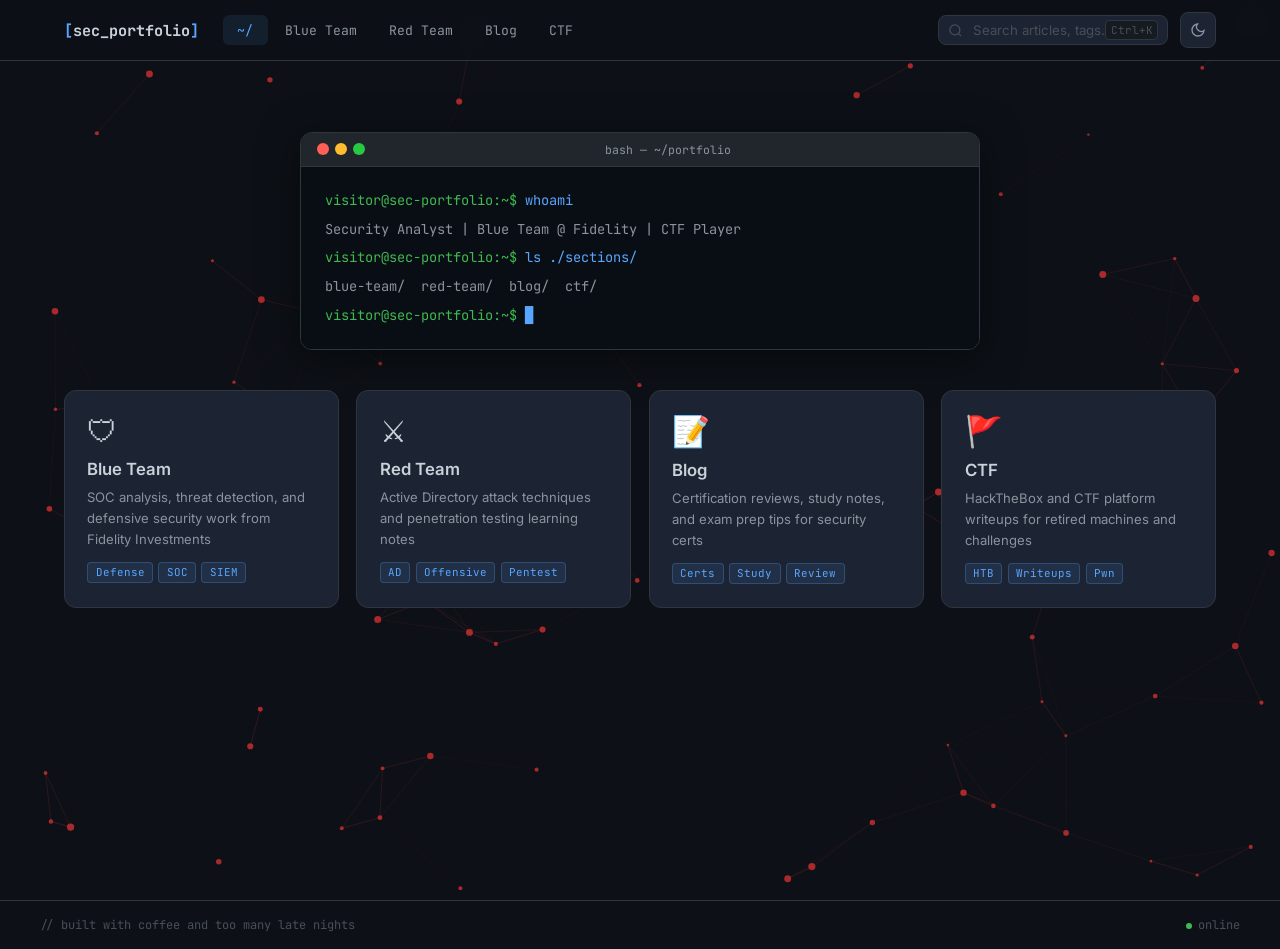
==== index.html @ c67af12c "Add mobile navigation and overhaul light mode theme - Hamburger menu with animated drawer for screen" ====
<!DOCTYPE html>
<html lang="en" data-theme="dark">
<head>
  <meta charset="UTF-8" />
  <meta name="viewport" content="width=device-width, initial-scale=1.0" />
  <title>sec_portfolio</title>
  <link rel="preconnect" href="https://fonts.googleapis.com" />
  <link href="https://fonts.googleapis.com/css2?family=JetBrains+Mono:wght@400;500;700&family=Inter:wght@400;500;600;700&display=swap" rel="stylesheet" />
  <link rel="stylesheet" href="css/style.css" />
</head>
<body>
  <canvas id="bg-canvas"></canvas>

  <header id="site-header">
    <div class="header-inner">
      <div class="logo" id="logo-home">
        <span class="logo-bracket">[</span>sec_portfolio<span class="logo-bracket">]</span>
      </div>

      <nav class="main-nav">
        <button class="nav-tab active" data-section="home">~/</button>
        <button class="nav-tab" data-section="blue-team">Blue Team</button>
        <button class="nav-tab" data-section="red-team">Red Team</button>
        <button class="nav-tab" data-section="blog">Blog</button>
        <button class="nav-tab" data-section="ctf">CTF</button>
      </nav>

      <div class="header-right">
        <div class="search-container">
          <svg class="search-icon" viewBox="0 0 24 24" fill="none" stroke="currentColor" stroke-width="2">
            <circle cx="11" cy="11" r="8"/><path d="m21 21-4.35-4.35"/>
          </svg>
          <input type="text" id="search-input" placeholder="Search articles, tags..." autocomplete="off" />
          <kbd class="search-kbd">Ctrl+K</kbd>
        </div>
        <button id="theme-toggle" title="Toggle theme" aria-label="Toggle dark/light mode">
          <svg class="icon-moon" viewBox="0 0 24 24" fill="none" stroke="currentColor" stroke-width="2">
            <path d="M21 12.79A9 9 0 1 1 11.21 3 7 7 0 0 0 21 12.79z"/>
          </svg>
          <svg class="icon-sun" viewBox="0 0 24 24" fill="none" stroke="currentColor" stroke-width="2">
            <circle cx="12" cy="12" r="5"/>
            <line x1="12" y1="1" x2="12" y2="3"/><line x1="12" y1="21" x2="12" y2="23"/>
            <line x1="4.22" y1="4.22" x2="5.64" y2="5.64"/><line x1="18.36" y1="18.36" x2="19.78" y2="19.78"/>
            <line x1="1" y1="12" x2="3" y2="12"/><line x1="21" y1="12" x2="23" y2="12"/>
            <line x1="4.22" y1="19.78" x2="5.64" y2="18.36"/><line x1="18.36" y1="5.64" x2="19.78" y2="4.22"/>
          </svg>
        </button>
        <button id="mobile-menu-btn" aria-label="Toggle navigation" aria-expanded="false">
          <span></span><span></span><span></span>
        </button>
      </div>
    </div>
    <nav id="mobile-nav" class="mobile-nav" aria-label="Mobile navigation">
      <button class="mobile-nav-tab active" data-section="home">~/home</button>
      <button class="mobile-nav-tab" data-section="blue-team">Blue Team</button>
      <button class="mobile-nav-tab" data-section="red-team">Red Team</button>
      <button class="mobile-nav-tab" data-section="blog">Blog</button>
      <button class="mobile-nav-tab" data-section="ctf">CTF</button>
    </nav>
  </header>

  <!-- Search Overlay -->
  <div id="search-overlay" class="hidden">
    <div class="search-panel">
      <div class="search-panel-header">
        <span id="search-count">0 results</span>
        <button id="close-search">✕</button>
      </div>
      <div id="search-results-list"></div>
    </div>
  </div>

  <main id="main-content">

    <!-- HOME -->
    <section id="section-home" class="section active">
      <div class="hero">
        <div class="terminal-window">
          <div class="terminal-titlebar">
            <div class="window-dots">
              <span class="dot dot-red"></span>
              <span class="dot dot-yellow"></span>
              <span class="dot dot-green"></span>
            </div>
            <span class="terminal-title">bash — ~/portfolio</span>
          </div>
          <div class="terminal-body">
            <div class="t-line"><span class="t-prompt">visitor@sec-portfolio:~$</span> <span class="t-cmd">whoami</span></div>
            <div class="t-line t-out">Security Analyst | Blue Team @ Fidelity | CTF Player</div>
            <div class="t-line"><span class="t-prompt">visitor@sec-portfolio:~$</span> <span class="t-cmd">ls ./sections/</span></div>
            <div class="t-line t-out">blue-team/&nbsp;&nbsp;red-team/&nbsp;&nbsp;blog/&nbsp;&nbsp;ctf/</div>
            <div class="t-line"><span class="t-prompt">visitor@sec-portfolio:~$</span> <span class="t-cursor">█</span></div>
          </div>
        </div>

        <div class="hero-grid">
          <div class="hero-card" data-nav="blue-team">
            <div class="hero-card-icon">🛡</div>
            <h3>Blue Team</h3>
            <p>SOC analysis, threat detection, and defensive security work from Fidelity Investments</p>
            <div class="hero-card-tags">
              <span class="htag">Defense</span><span class="htag">SOC</span><span class="htag">SIEM</span>
            </div>
          </div>
          <div class="hero-card" data-nav="red-team">
            <div class="hero-card-icon">⚔</div>
            <h3>Red Team</h3>
            <p>Active Directory attack techniques and penetration testing learning notes</p>
            <div class="hero-card-tags">
              <span class="htag">AD</span><span class="htag">Offensive</span><span class="htag">Pentest</span>
            </div>
          </div>
          <div class="hero-card" data-nav="blog">
            <div class="hero-card-icon">📝</div>
            <h3>Blog</h3>
            <p>Certification reviews, study notes, and exam prep tips for security certs</p>
            <div class="hero-card-tags">
              <span class="htag">Certs</span><span class="htag">Study</span><span class="htag">Review</span>
            </div>
          </div>
          <div class="hero-card" data-nav="ctf">
            <div class="hero-card-icon">🚩</div>
            <h3>CTF</h3>
            <p>HackTheBox and CTF platform writeups for retired machines and challenges</p>
            <div class="hero-card-tags">
              <span class="htag">HTB</span><span class="htag">Writeups</span><span class="htag">Pwn</span>
            </div>
          </div>
        </div>
      </div>
    </section>

    <!-- BLUE TEAM -->
    <section id="section-blue-team" class="section">
      <div class="section-header">
        <h1><span class="accent">./</span>blue-team</h1>
        <p class="section-desc">Defensive security work, SOC analysis, and threat detection experience from Fidelity Investments</p>
      </div>
      <div class="tag-bar" id="blue-team-tags"></div>
      <div class="articles-grid" id="blue-team-articles"></div>
    </section>

    <!-- RED TEAM -->
    <section id="section-red-team" class="section">
      <div class="section-header">
        <h1><span class="accent">./</span>red-team</h1>
        <p class="section-desc">Active Directory attack techniques, offensive security concepts, and penetration testing learning notes</p>
      </div>
      <div class="tag-bar" id="red-team-tags"></div>
      <div class="articles-grid" id="red-team-articles"></div>
    </section>

    <!-- BLOG -->
    <section id="section-blog" class="section">
      <div class="section-header">
        <h1><span class="accent">./</span>blog</h1>
        <p class="section-desc">Certification reviews, study notes, and security insights</p>
      </div>
      <div class="tag-bar" id="blog-tags"></div>
      <div class="articles-grid" id="blog-articles"></div>
    </section>

    <!-- CTF -->
    <section id="section-ctf" class="section">
      <div class="section-header">
        <h1><span class="accent">./</span>ctf</h1>
        <p class="section-desc">HackTheBox writeups and CTF challenge solutions — retired machines only</p>
      </div>
      <div class="tag-bar" id="ctf-tags"></div>
      <div class="articles-grid" id="ctf-articles"></div>
    </section>

  </main>

  <!-- Article Modal -->
  <div id="article-modal" class="modal hidden">
    <div class="modal-overlay" id="modal-overlay"></div>
    <div class="modal-content">
      <div class="modal-topbar">
        <div id="modal-tags" class="modal-tags"></div>
        <button class="modal-close" id="modal-close">✕</button>
      </div>
      <h1 id="modal-title"></h1>
      <div class="modal-meta">
        <span id="modal-date"></span>
        <span class="meta-sep">/</span>
        <span id="modal-section"></span>
        <span id="modal-difficulty"></span>
      </div>
      <div class="modal-body" id="modal-body"></div>
    </div>
  </div>

  <footer>
    <div class="footer-inner">
      <span class="footer-txt">// built with coffee and too many late nights</span>
      <span class="footer-status"><span class="status-dot"></span>online</span>
    </div>
  </footer>

  <script src="js/app.js"></script>
</body>
</html>
---- css/style.css ----
/* ===== CSS CUSTOM PROPERTIES ===== */
:root {
  --bg-primary:    #0d1117;
  --bg-secondary:  #161b22;
  --bg-card:       #1c2333;
  --bg-card-hover: #212d3f;
  --bg-terminal:   #090d14;

  --text-primary:   #c9d1d9;
  --text-secondary: #8b949e;
  --text-muted:     #484f58;

  --accent:        #58a6ff;
  --accent-green:  #3fb950;
  --accent-red:    #f85149;
  --accent-yellow: #d29922;
  --accent-purple: #bc8cff;
  --accent-cyan:   #39d0d8;

  --border:        #30363d;
  --border-accent: rgba(88, 166, 255, 0.35);

  --header-bg:     rgba(13, 17, 23, 0.88);
  --shadow:        0 8px 40px rgba(0,0,0,0.55);
  --shadow-card:   0 4px 20px rgba(0,0,0,0.35);

  --particle-node: rgba(88, 166, 255, 0.5);
  --particle-line: rgba(88, 166, 255, 0.12);
}

[data-theme="light"] {
  --bg-primary:    #f6f8fa;
  --bg-secondary:  #ffffff;
  --bg-card:       #ffffff;
  --bg-card-hover: #f3f4f6;
  --bg-terminal:   #1c2333;

  --text-primary:   #1f2328;
  --text-secondary: #57606a;
  --text-muted:     #848d97;

  --accent:        #0969da;
  --accent-green:  #1a7f37;
  --accent-red:    #cf222e;
  --accent-yellow: #9a6700;
  --accent-purple: #8250df;
  --accent-cyan:   #0598bc;

  --border:        #d0d7de;
  --border-accent: rgba(9, 105, 218, 0.4);

  --header-bg:     rgba(246, 248, 250, 0.95);
  --shadow:        0 8px 40px rgba(31, 35, 40, 0.12);
  --shadow-card:   0 4px 20px rgba(31, 35, 40, 0.08);

  --particle-node: rgba(9, 105, 218, 0.3);
  --particle-line: rgba(9, 105, 218, 0.08);
}

/* ===== RESET ===== */
*, *::before, *::after { box-sizing: border-box; margin: 0; padding: 0; }

html { scroll-behavior: smooth; }

body {
  font-family: 'Inter', -apple-system, BlinkMacSystemFont, sans-serif;
  background: var(--bg-primary);
  color: var(--text-primary);
  min-height: 100vh;
  overflow-x: hidden;
  transition: background-color 0.3s, color 0.3s;
}

/* ===== CANVAS ===== */
#bg-canvas {
  position: fixed;
  inset: 0;
  z-index: 0;
  pointer-events: none;
}

/* ===== HEADER ===== */
#site-header {
  position: fixed;
  top: 0; left: 0; right: 0;
  z-index: 100;
  background: var(--header-bg);
  border-bottom: 1px solid var(--border);
  backdrop-filter: blur(14px);
  -webkit-backdrop-filter: blur(14px);
}

.header-inner {
  max-width: 1200px;
  margin: 0 auto;
  padding: 0 1.5rem;
  height: 60px;
  display: flex;
  align-items: center;
  gap: 1.5rem;
}

.logo {
  font-family: 'JetBrains Mono', monospace;
  font-size: 0.95rem;
  font-weight: 700;
  cursor: pointer;
  white-space: nowrap;
  transition: color 0.2s;
  color: var(--text-primary);
}
.logo:hover { color: var(--accent); }
.logo-bracket { color: var(--accent); }

.main-nav { display: flex; gap: 0.2rem; }

.nav-tab {
  background: none;
  border: none;
  padding: 0.4rem 0.9rem;
  color: var(--text-secondary);
  font-family: 'JetBrains Mono', monospace;
  font-size: 0.82rem;
  cursor: pointer;
  border-radius: 6px;
  transition: all 0.2s;
}
.nav-tab:hover { color: var(--text-primary); background: var(--bg-card); }
.nav-tab.active {
  color: var(--accent);
  background: rgba(88, 166, 255, 0.1);
}
[data-theme="light"] .nav-tab.active { background: rgba(9, 105, 218, 0.1); }

.header-right {
  margin-left: auto;
  display: flex;
  align-items: center;
  gap: 0.75rem;
}

/* ===== SEARCH BAR ===== */
.search-container {
  position: relative;
  display: flex;
  align-items: center;
}

.search-icon {
  position: absolute;
  left: 0.6rem;
  width: 15px; height: 15px;
  color: var(--text-muted);
  pointer-events: none;
}

#search-input {
  background: var(--bg-card);
  border: 1px solid var(--border);
  border-radius: 8px;
  padding: 0.4rem 3.2rem 0.4rem 2.1rem;
  color: var(--text-primary);
  font-size: 0.83rem;
  font-family: inherit;
  width: 230px;
  transition: all 0.2s;
}
#search-input::placeholder { color: var(--text-muted); }
#search-input:focus {
  outline: none;
  border-color: var(--accent);
  box-shadow: 0 0 0 3px rgba(88, 166, 255, 0.15);
  width: 290px;
}
[data-theme="light"] #search-input:focus { box-shadow: 0 0 0 3px rgba(9, 105, 218, 0.12); }

.search-kbd {
  position: absolute;
  right: 0.6rem;
  font-size: 0.68rem;
  background: var(--bg-secondary);
  border: 1px solid var(--border);
  border-radius: 4px;
  padding: 0.1rem 0.3rem;
  color: var(--text-muted);
  font-family: 'JetBrains Mono', monospace;
  pointer-events: none;
  transition: opacity 0.15s;
}
#search-input:focus ~ .search-kbd { opacity: 0; }

/* ===== THEME TOGGLE ===== */
#theme-toggle {
  background: var(--bg-card);
  border: 1px solid var(--border);
  border-radius: 8px;
  width: 36px; height: 36px;
  display: flex; align-items: center; justify-content: center;
  cursor: pointer;
  color: var(--text-secondary);
  transition: all 0.2s;
}
#theme-toggle:hover { color: var(--accent); border-color: var(--accent); }
#theme-toggle svg { width: 16px; height: 16px; }

[data-theme="dark"] .icon-sun  { display: none; }
[data-theme="dark"] .icon-moon { display: block; }
[data-theme="light"] .icon-sun  { display: block; }
[data-theme="light"] .icon-moon { display: none; }

/* ===== SEARCH OVERLAY ===== */
#search-overlay {
  position: fixed;
  inset: 0;
  z-index: 200;
  background: rgba(0,0,0,0.6);
  display: flex;
  align-items: flex-start;
  justify-content: center;
  padding-top: 80px;
  backdrop-filter: blur(4px);
}
#search-overlay.hidden { display: none; }

.search-panel {
  background: var(--bg-secondary);
  border: 1px solid var(--border);
  border-radius: 12px;
  width: 600px;
  max-width: 90vw;
  max-height: 68vh;
  overflow: hidden;
  display: flex;
  flex-direction: column;
  box-shadow: var(--shadow);
}

.search-panel-header {
  padding: 0.85rem 1.25rem;
  border-bottom: 1px solid var(--border);
  display: flex;
  justify-content: space-between;
  align-items: center;
  font-size: 0.8rem;
  color: var(--text-secondary);
  font-family: 'JetBrains Mono', monospace;
}

#close-search {
  background: none; border: none;
  color: var(--text-secondary);
  cursor: pointer;
  font-size: 1rem;
  padding: 0.2rem 0.4rem;
  border-radius: 4px;
  transition: all 0.2s;
}
#close-search:hover { background: var(--bg-card); color: var(--text-primary); }

#search-results-list { overflow-y: auto; padding: 0.5rem; }

.sr-item {
  padding: 0.8rem 1rem;
  border-radius: 8px;
  cursor: pointer;
  transition: background 0.15s;
  border: 1px solid transparent;
}
.sr-item:hover { background: var(--bg-card); border-color: var(--border); }

.sr-title { font-weight: 600; font-size: 0.88rem; color: var(--text-primary); margin-bottom: 0.25rem; }
.sr-meta {
  font-size: 0.73rem; color: var(--text-secondary);
  font-family: 'JetBrains Mono', monospace;
  display: flex; gap: 0.75rem; margin-bottom: 0.35rem;
}
.sr-tags { display: flex; gap: 0.3rem; flex-wrap: wrap; }

.no-results { padding: 2rem; text-align: center; color: var(--text-muted); font-size: 0.87rem; }

/* ===== MAIN ===== */
#main-content {
  position: relative;
  z-index: 1;
  padding-top: 60px;
}

.section {
  display: none;
  min-height: calc(100vh - 60px);
  max-width: 1200px;
  margin: 0 auto;
  padding: 3rem 1.5rem 4rem;
  animation: fadeUp 0.3s ease;
}
.section.active { display: block; }

@keyframes fadeUp {
  from { opacity: 0; transform: translateY(10px); }
  to   { opacity: 1; transform: translateY(0); }
}

/* ===== HERO ===== */
.hero {
  display: flex;
  flex-direction: column;
  align-items: center;
  gap: 2.5rem;
  padding: 1.5rem 0;
}

/* ===== TERMINAL ===== */
.terminal-window {
  width: 100%; max-width: 680px;
  background: var(--bg-terminal);
  border: 1px solid var(--border);
  border-radius: 12px;
  overflow: hidden;
  box-shadow: var(--shadow);
  font-family: 'JetBrains Mono', monospace;
}

.terminal-titlebar {
  background: #21262d;
  padding: 0.55rem 1rem;
  display: flex;
  align-items: center;
  gap: 0.5rem;
  border-bottom: 1px solid var(--border);
}
[data-theme="light"] .terminal-titlebar { background: #e2e8f0; }

.window-dots { display: flex; gap: 6px; }
.dot { width: 12px; height: 12px; border-radius: 50%; }
.dot-red    { background: #ff5f57; }
.dot-yellow { background: #febc2e; }
.dot-green  { background: #28c840; }

.terminal-title {
  font-size: 0.72rem;
  color: #8b949e;
  margin: 0 auto;
}

.terminal-body {
  padding: 1.2rem 1.5rem;
  font-size: 0.855rem;
  line-height: 2.1;
  background: var(--bg-terminal);
  color: #c9d1d9;
  min-height: 148px;
}

.t-line   { display: block; }
.t-prompt { color: #3fb950; }
.t-cmd    { color: #58a6ff; }
.t-out    { color: #8b949e; padding-left: 0; }
.t-cursor {
  display: inline-block;
  color: #58a6ff;
  animation: blink 1s step-end infinite;
}
@keyframes blink { 0%,100% { opacity: 1; } 50% { opacity: 0; } }

/* ===== HERO GRID ===== */
.hero-grid {
  display: grid;
  grid-template-columns: repeat(auto-fit, minmax(230px, 1fr));
  gap: 1.1rem;
  width: 100%;
}

.hero-card {
  background: var(--bg-card);
  border: 1px solid var(--border);
  border-radius: 12px;
  padding: 1.4rem;
  cursor: pointer;
  transition: all 0.2s;
  position: relative;
  overflow: hidden;
}
.hero-card::after {
  content: '';
  position: absolute;
  top: 0; left: 0; right: 0;
  height: 2px;
  background: linear-gradient(90deg, var(--accent), var(--accent-cyan));
  opacity: 0;
  transition: opacity 0.2s;
}
.hero-card:hover { border-color: var(--border-accent); box-shadow: var(--shadow-card); transform: translateY(-2px); }
.hero-card:hover::after { opacity: 1; }

.hero-card-icon { font-size: 1.9rem; margin-bottom: 0.65rem; }
.hero-card h3 { font-size: 1.05rem; font-weight: 600; margin-bottom: 0.45rem; }
.hero-card p { font-size: 0.82rem; color: var(--text-secondary); line-height: 1.6; margin-bottom: 0.75rem; }

.hero-card-tags { display: flex; gap: 0.35rem; flex-wrap: wrap; }
.htag {
  font-size: 0.68rem;
  font-family: 'JetBrains Mono', monospace;
  padding: 0.18rem 0.45rem;
  border-radius: 4px;
  background: rgba(88, 166, 255, 0.1);
  border: 1px solid rgba(88, 166, 255, 0.25);
  color: var(--accent);
}
[data-theme="light"] .htag { background: rgba(9,105,218,0.08); border-color: rgba(9,105,218,0.2); }

/* ===== SECTION HEADER ===== */
.section-header { margin-bottom: 1.75rem; }
.section-header h1 {
  font-family: 'JetBrains Mono', monospace;
  font-size: 1.65rem;
  font-weight: 700;
  margin-bottom: 0.4rem;
}
.section-header h1 .accent { color: var(--accent); }
.section-desc { color: var(--text-secondary); font-size: 0.87rem; line-height: 1.6; }

/* ===== TAG BAR ===== */
.tag-bar { display: flex; flex-wrap: wrap; gap: 0.45rem; margin-bottom: 1.75rem; min-height: 1px; }

.tag-btn {
  background: var(--bg-card);
  border: 1px solid var(--border);
  border-radius: 20px;
  padding: 0.28rem 0.8rem;
  font-size: 0.75rem;
  font-family: 'JetBrains Mono', monospace;
  color: var(--text-secondary);
  cursor: pointer;
  transition: all 0.18s;
}
.tag-btn:hover, .tag-btn.active {
  background: rgba(88, 166, 255, 0.1);
  border-color: var(--accent);
  color: var(--accent);
}
[data-theme="light"] .tag-btn:hover,
[data-theme="light"] .tag-btn.active { background: rgba(9,105,218,0.08); }

/* ===== ARTICLES GRID ===== */
.articles-grid {
  display: grid;
  grid-template-columns: repeat(auto-fill, minmax(290px, 1fr));
  gap: 1.1rem;
}

.article-card {
  background: var(--bg-card);
  border: 1px solid var(--border);
  border-radius: 12px;
  padding: 1.4rem;
  cursor: pointer;
  transition: all 0.2s;
  display: flex;
  flex-direction: column;
  gap: 0.7rem;
}
.article-card:hover {
  border-color: var(--border-accent);
  box-shadow: var(--shadow-card);
  transform: translateY(-2px);
}

.card-top { display: flex; justify-content: space-between; align-items: flex-start; gap: 0.5rem; }
.card-title { font-size: 0.97rem; font-weight: 600; color: var(--text-primary); line-height: 1.45; flex: 1; }
.card-excerpt { font-size: 0.82rem; color: var(--text-secondary); line-height: 1.65; flex: 1; }

.card-tags { display: flex; flex-wrap: wrap; gap: 0.3rem; }
.ctag {
  font-size: 0.68rem;
  font-family: 'JetBrains Mono', monospace;
  padding: 0.15rem 0.45rem;
  border-radius: 4px;
  background: var(--bg-secondary);
  border: 1px solid var(--border);
  color: var(--text-secondary);
  transition: all 0.15s;
  cursor: pointer;
}
.ctag:hover { border-color: var(--accent); color: var(--accent); }

/* tag color variants */
.ctag-blue   { background: rgba(88,166,255,0.08);  border-color: rgba(88,166,255,0.25);  color: #58a6ff; }
.ctag-green  { background: rgba(63,185,80,0.08);   border-color: rgba(63,185,80,0.25);   color: #3fb950; }
.ctag-red    { background: rgba(248,81,73,0.08);   border-color: rgba(248,81,73,0.25);   color: #f85149; }
.ctag-yellow { background: rgba(210,153,34,0.08);  border-color: rgba(210,153,34,0.25);  color: #d29922; }
.ctag-purple { background: rgba(188,140,255,0.08); border-color: rgba(188,140,255,0.25); color: #bc8cff; }
.ctag-cyan   { background: rgba(57,208,216,0.08);  border-color: rgba(57,208,216,0.25);  color: #39d0d8; }

[data-theme="light"] .ctag-blue   { color: #0969da; }
[data-theme="light"] .ctag-green  { color: #1a7f37; }
[data-theme="light"] .ctag-red    { color: #cf222e; }
[data-theme="light"] .ctag-yellow { color: #9a6700; }
[data-theme="light"] .ctag-purple { color: #8250df; }
[data-theme="light"] .ctag-cyan   { color: #0598bc; }

/* difficulty badges */
.badge {
  font-size: 0.68rem;
  font-family: 'JetBrains Mono', monospace;
  padding: 0.18rem 0.5rem;
  border-radius: 4px;
  white-space: nowrap;
  flex-shrink: 0;
}
.badge-easy   { background: rgba(63,185,80,0.1);   color: #3fb950; border: 1px solid rgba(63,185,80,0.3); }
.badge-medium { background: rgba(210,153,34,0.1);  color: #d29922; border: 1px solid rgba(210,153,34,0.3); }
.badge-hard   { background: rgba(248,81,73,0.1);   color: #f85149; border: 1px solid rgba(248,81,73,0.3); }
.badge-insane { background: rgba(188,140,255,0.1); color: #bc8cff; border: 1px solid rgba(188,140,255,0.3); }

.card-footer {
  display: flex;
  justify-content: space-between;
  align-items: center;
  font-size: 0.73rem;
  font-family: 'JetBrains Mono', monospace;
  color: var(--text-muted);
  margin-top: auto;
  padding-top: 0.6rem;
  border-top: 1px solid var(--border);
}
.card-read { color: var(--accent); }

/* ===== EMPTY STATE ===== */
.empty-state {
  grid-column: 1/-1;
  text-align: center;
  padding: 4rem 2rem;
}
.empty-icon { font-size: 2.8rem; margin-bottom: 1rem; opacity: 0.45; }
.empty-state h3 { font-size: 1.05rem; font-weight: 600; color: var(--text-secondary); margin-bottom: 0.45rem; }
.empty-state p { font-size: 0.84rem; color: var(--text-muted); line-height: 1.65; max-width: 380px; margin: 0 auto; }
.empty-code {
  display: inline-block;
  margin-top: 1.4rem;
  padding: 0.6rem 1.1rem;
  background: var(--bg-card);
  border: 1px solid var(--border);
  border-radius: 8px;
  font-family: 'JetBrains Mono', monospace;
  font-size: 0.78rem;
  color: var(--accent);
}

/* ===== MODAL ===== */
.modal {
  position: fixed;
  inset: 0;
  z-index: 300;
  display: flex;
  align-items: flex-start;
  justify-content: center;
  overflow-y: auto;
  padding: 2rem 1rem 3rem;
}
.modal.hidden { display: none; }

.modal-overlay {
  position: fixed;
  inset: 0;
  background: rgba(0,0,0,0.72);
  backdrop-filter: blur(4px);
}

.modal-content {
  position: relative;
  z-index: 1;
  background: var(--bg-secondary);
  border: 1px solid var(--border);
  border-radius: 16px;
  padding: 2rem;
  width: 100%;
  max-width: 820px;
  box-shadow: var(--shadow);
}

.modal-topbar {
  display: flex;
  justify-content: space-between;
  align-items: center;
  margin-bottom: 1rem;
}
.modal-tags { display: flex; gap: 0.35rem; flex-wrap: wrap; }
.modal-close {
  background: var(--bg-card);
  border: 1px solid var(--border);
  width: 32px; height: 32px;
  border-radius: 8px;
  cursor: pointer;
  color: var(--text-secondary);
  font-size: 0.88rem;
  display: flex; align-items: center; justify-content: center;
  transition: all 0.2s;
  flex-shrink: 0;
}
.modal-close:hover { background: var(--accent-red); border-color: var(--accent-red); color: #fff; }

#modal-title {
  font-size: 1.5rem;
  font-weight: 700;
  line-height: 1.3;
  margin-bottom: 0.65rem;
}
.modal-meta {
  display: flex;
  gap: 0.6rem;
  align-items: center;
  font-size: 0.78rem;
  font-family: 'JetBrains Mono', monospace;
  color: var(--text-muted);
  margin-bottom: 2rem;
  padding-bottom: 1.5rem;
  border-bottom: 1px solid var(--border);
}
.meta-sep { opacity: 0.4; }

/* modal body prose */
.modal-loading { color: var(--text-muted); font-family: 'JetBrains Mono', monospace; font-size: 0.85rem; padding: 2rem 0; }
.modal-error   { color: var(--accent-red); font-size: 0.85rem; padding: 1rem 0; }
.modal-body { font-size: 0.88rem; line-height: 1.85; color: var(--text-secondary); }
.modal-body h2 { font-size: 1.15rem; font-weight: 700; color: var(--text-primary); margin: 1.75rem 0 0.65rem; }
.modal-body h3 { font-size: 0.98rem; font-weight: 600; color: var(--text-primary); margin: 1.25rem 0 0.5rem; }
.modal-body p  { margin-bottom: 0.9rem; }
.modal-body ul, .modal-body ol { margin: 0 0 0.9rem 1.5rem; }
.modal-body li { margin-bottom: 0.35rem; }

.modal-body code {
  font-family: 'JetBrains Mono', monospace;
  font-size: 0.8rem;
  background: var(--bg-card);
  border: 1px solid var(--border);
  border-radius: 4px;
  padding: 0.1rem 0.4rem;
  color: var(--accent);
}

.modal-body pre {
  background: var(--bg-card);
  border: 1px solid var(--border);
  border-radius: 8px;
  padding: 1.1rem 1.3rem;
  overflow-x: auto;
  margin: 0.9rem 0;
  font-family: 'JetBrains Mono', monospace;
  font-size: 0.8rem;
  line-height: 1.7;
  color: var(--text-primary);
}

/* ===== FOOTER ===== */
footer {
  position: relative;
  z-index: 1;
  border-top: 1px solid var(--border);
  padding: 1rem 1.5rem;
}
.footer-inner {
  max-width: 1200px;
  margin: 0 auto;
  display: flex;
  justify-content: space-between;
  align-items: center;
  font-size: 0.75rem;
  font-family: 'JetBrains Mono', monospace;
  color: var(--text-muted);
}

.status-dot {
  display: inline-block;
  width: 6px; height: 6px;
  background: var(--accent-green);
  border-radius: 50%;
  margin-right: 0.4rem;
  animation: pulse 2s ease infinite;
}
@keyframes pulse { 0%,100% { opacity: 1; } 50% { opacity: 0.35; } }

/* ===== SCROLLBAR ===== */
::-webkit-scrollbar { width: 5px; height: 5px; }
::-webkit-scrollbar-track { background: var(--bg-primary); }
::-webkit-scrollbar-thumb { background: var(--border); border-radius: 3px; }
::-webkit-scrollbar-thumb:hover { background: var(--text-muted); }

/* ===== SELECTION ===== */
::selection { background: rgba(88,166,255,0.28); color: var(--text-primary); }

/* ===== HIGHLIGHT (search) ===== */
mark {
  background: rgba(88,166,255,0.28);
  color: inherit;
  border-radius: 2px;
  padding: 0 1px;
}

/* ===== HAMBURGER BUTTON ===== */
#mobile-menu-btn {
  display: none;
  background: var(--bg-card);
  border: 1px solid var(--border);
  border-radius: 8px;
  width: 36px; height: 36px;
  cursor: pointer;
  color: var(--text-secondary);
  flex-direction: column;
  align-items: center;
  justify-content: center;
  gap: 5px;
  padding: 0;
  transition: all 0.2s;
  flex-shrink: 0;
}
#mobile-menu-btn:hover { border-color: var(--accent); color: var(--accent); }
#mobile-menu-btn span {
  display: block;
  width: 16px; height: 1.5px;
  background: currentColor;
  border-radius: 2px;
  transition: all 0.25s;
}
#mobile-menu-btn.open span:nth-child(1) { transform: translateY(6.5px) rotate(45deg); }
#mobile-menu-btn.open span:nth-child(2) { opacity: 0; transform: scaleX(0); }
#mobile-menu-btn.open span:nth-child(3) { transform: translateY(-6.5px) rotate(-45deg); }

/* ===== MOBILE NAV DRAWER ===== */
.mobile-nav {
  display: none;
  flex-direction: column;
  gap: 0.25rem;
  padding: 0.75rem 1.25rem 1rem;
  border-top: 1px solid var(--border);
  background: var(--header-bg);
  backdrop-filter: blur(14px);
  -webkit-backdrop-filter: blur(14px);
}
.mobile-nav.open { display: flex; }

.mobile-nav-tab {
  background: none;
  border: 1px solid transparent;
  padding: 0.65rem 1rem;
  color: var(--text-secondary);
  font-family: 'JetBrains Mono', monospace;
  font-size: 0.85rem;
  cursor: pointer;
  border-radius: 8px;
  text-align: left;
  transition: all 0.18s;
}
.mobile-nav-tab:hover { color: var(--text-primary); background: var(--bg-card); }
.mobile-nav-tab.active {
  color: var(--accent);
  background: rgba(88, 166, 255, 0.1);
  border-color: rgba(88, 166, 255, 0.2);
}
[data-theme="light"] .mobile-nav-tab.active {
  background: rgba(9, 105, 218, 0.08);
  border-color: rgba(9, 105, 218, 0.2);
}

/* ===== RESPONSIVE ===== */
@media (max-width: 780px) {
  .main-nav { display: none; }
  .search-container { display: none; }
  #mobile-menu-btn { display: flex; }
  .hero-grid { grid-template-columns: repeat(2, 1fr); }
  .articles-grid { grid-template-columns: 1fr; }
  .section { padding: 2rem 1rem 3rem; }
  .terminal-body { font-size: 0.78rem; overflow-x: auto; }
  .footer-inner { flex-wrap: wrap; gap: 0.4rem; }
}

@media (max-width: 480px) {
  .hero-grid { grid-template-columns: 1fr; }
  .logo { font-size: 0.85rem; }
  .modal-content { padding: 1.25rem; }
  #modal-title { font-size: 1.2rem; }
  .terminal-body { font-size: 0.72rem; }
}
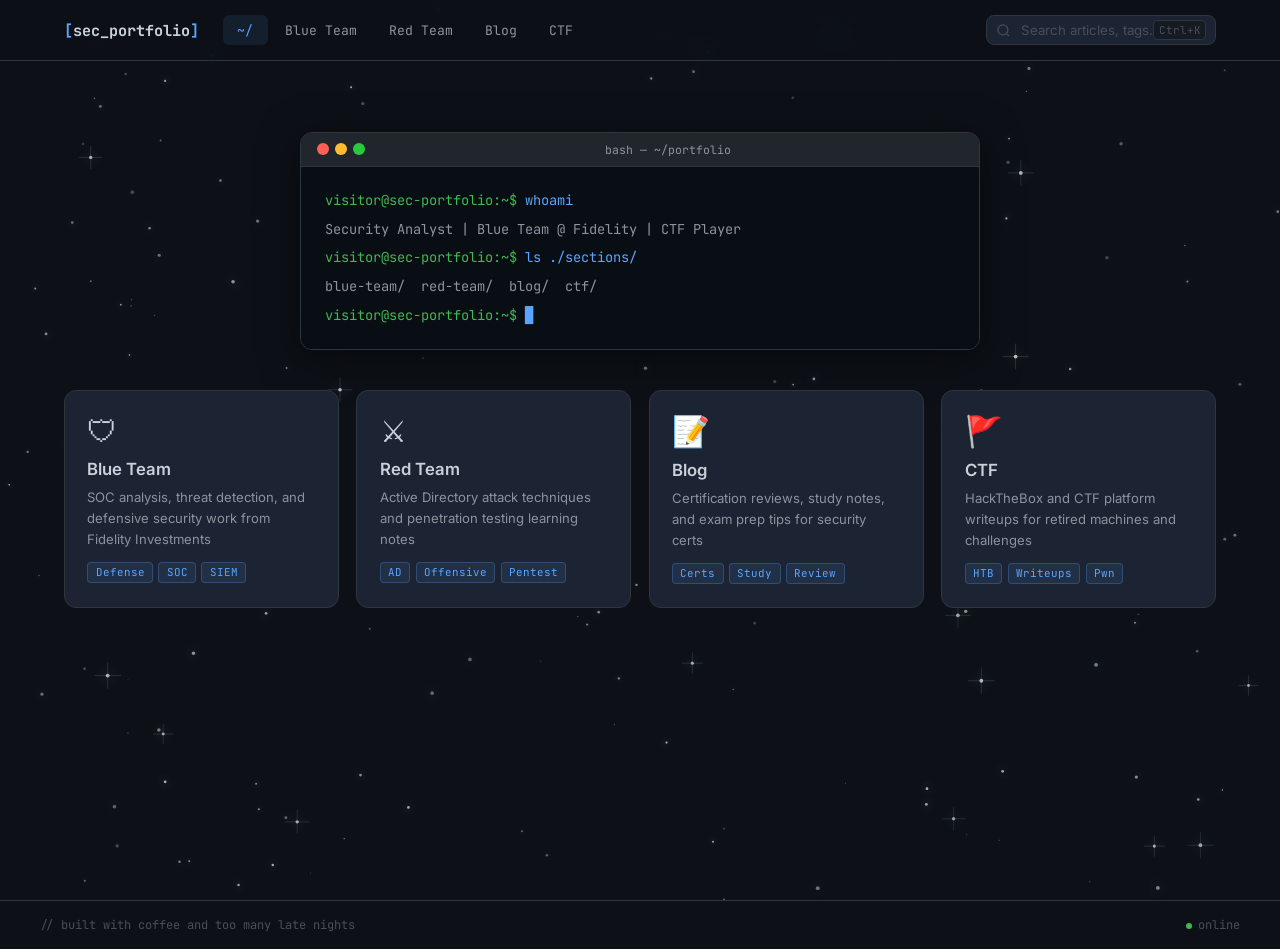
==== commit 7eb42d25: "Replace background animation with twinkling starry night, remove light theme - Swap particle network" ====
--- a/index.html
+++ b/index.html
@@ -1,5 +1,5 @@
 <!DOCTYPE html>
-<html lang="en" data-theme="dark">
+<html lang="en" data-theme="dark" style="color-scheme:dark">
 <head>
   <meta charset="UTF-8" />
   <meta name="viewport" content="width=device-width, initial-scale=1.0" />
@@ -33,18 +33,6 @@
           <input type="text" id="search-input" placeholder="Search articles, tags..." autocomplete="off" />
           <kbd class="search-kbd">Ctrl+K</kbd>
         </div>
-        <button id="theme-toggle" title="Toggle theme" aria-label="Toggle dark/light mode">
-          <svg class="icon-moon" viewBox="0 0 24 24" fill="none" stroke="currentColor" stroke-width="2">
-            <path d="M21 12.79A9 9 0 1 1 11.21 3 7 7 0 0 0 21 12.79z"/>
-          </svg>
-          <svg class="icon-sun" viewBox="0 0 24 24" fill="none" stroke="currentColor" stroke-width="2">
-            <circle cx="12" cy="12" r="5"/>
-            <line x1="12" y1="1" x2="12" y2="3"/><line x1="12" y1="21" x2="12" y2="23"/>
-            <line x1="4.22" y1="4.22" x2="5.64" y2="5.64"/><line x1="18.36" y1="18.36" x2="19.78" y2="19.78"/>
-            <line x1="1" y1="12" x2="3" y2="12"/><line x1="21" y1="12" x2="23" y2="12"/>
-            <line x1="4.22" y1="19.78" x2="5.64" y2="18.36"/><line x1="18.36" y1="5.64" x2="19.78" y2="4.22"/>
-          </svg>
-        </button>
         <button id="mobile-menu-btn" aria-label="Toggle navigation" aria-expanded="false">
           <span></span><span></span><span></span>
         </button>
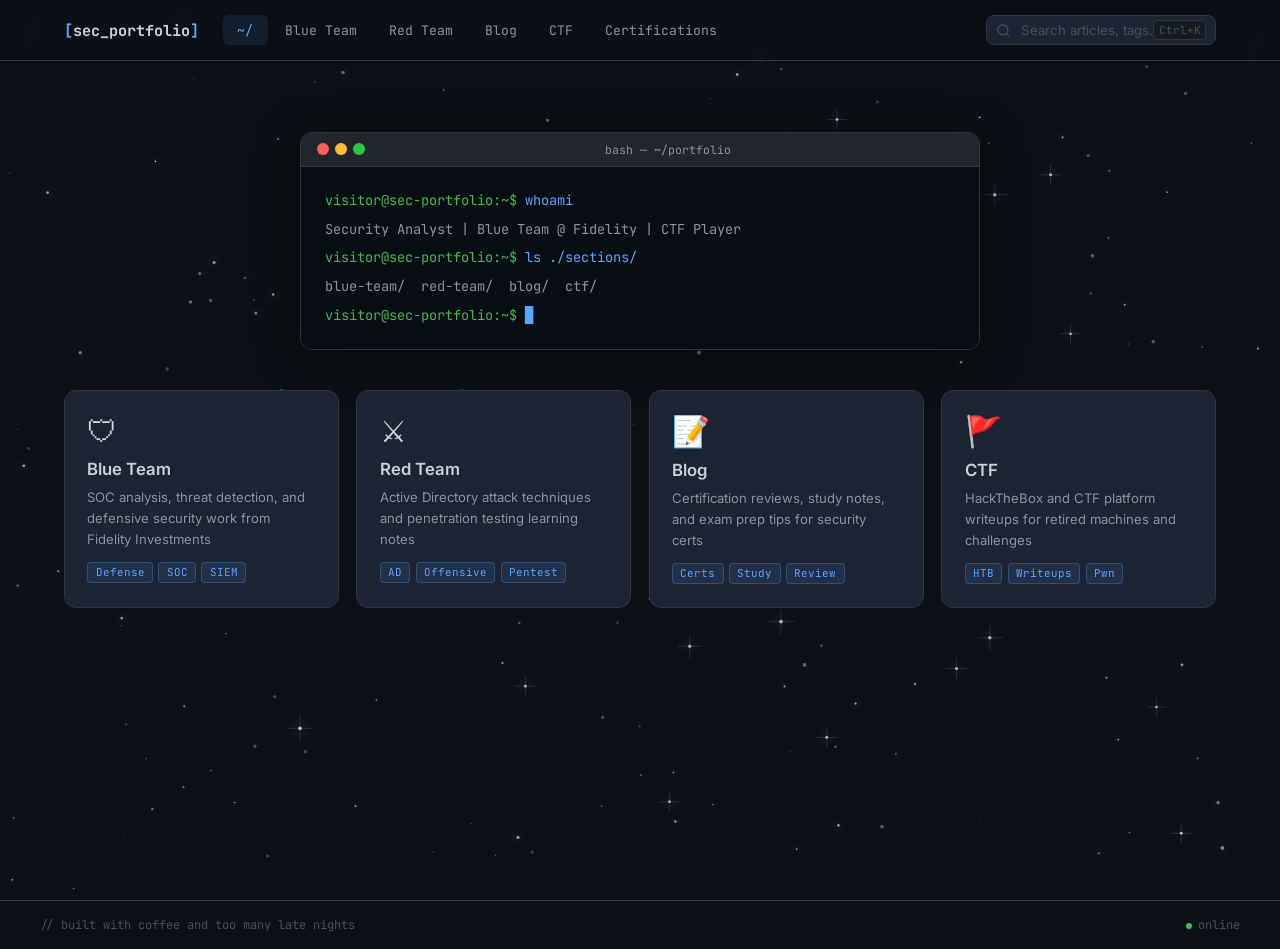
==== commit 391e38be: "Add Certifications section with cert cards and eWPT certificate image - New Certifications nav tab (" ====
--- a/index.html
+++ b/index.html
@@ -23,6 +23,7 @@
         <button class="nav-tab" data-section="red-team">Red Team</button>
         <button class="nav-tab" data-section="blog">Blog</button>
         <button class="nav-tab" data-section="ctf">CTF</button>
+        <button class="nav-tab" data-section="certifications">Certifications</button>
       </nav>
 
       <div class="header-right">
@@ -44,6 +45,7 @@
       <button class="mobile-nav-tab" data-section="red-team">Red Team</button>
       <button class="mobile-nav-tab" data-section="blog">Blog</button>
       <button class="mobile-nav-tab" data-section="ctf">CTF</button>
+      <button class="mobile-nav-tab" data-section="certifications">Certifications</button>
     </nav>
   </header>
 
@@ -158,6 +160,75 @@
       <div class="articles-grid" id="ctf-articles"></div>
     </section>
 
+    <!-- CERTIFICATIONS -->
+    <section id="section-certifications" class="section">
+      <div class="section-header">
+        <h1><span class="accent">./</span>certifications</h1>
+        <p class="section-desc">Industry certifications across offensive security, blue team operations, and general IT</p>
+      </div>
+
+      <div class="cert-group">
+        <p class="cert-group-title">// offensive</p>
+        <div class="cert-cards">
+          <div class="cert-card offensive" data-name="OSCP" data-issuer="Offensive Security" data-badge="" data-cert="">
+            <div class="cert-card-logo"><span class="cert-card-placeholder">OSCP</span></div>
+            <div class="cert-card-info">
+              <span class="cert-card-name">OSCP</span>
+              <span class="cert-card-issuer">Offensive Security</span>
+            </div>
+          </div>
+          <div class="cert-card offensive" data-name="eWPT" data-issuer="INE Security" data-badge="assets/logos/eWPT_badge.png" data-cert="assets/logos/eWPT_cert.png">
+            <div class="cert-card-logo"><img src="assets/logos/eWPT_badge.png" alt="eWPT"></div>
+            <div class="cert-card-info">
+              <span class="cert-card-name">eWPT</span>
+              <span class="cert-card-issuer">INE Security</span>
+            </div>
+          </div>
+          <div class="cert-card offensive" data-name="eJPT" data-issuer="INE Security" data-badge="" data-cert="">
+            <div class="cert-card-logo"><span class="cert-card-placeholder">eJPT</span></div>
+            <div class="cert-card-info">
+              <span class="cert-card-name">eJPT</span>
+              <span class="cert-card-issuer">INE Security</span>
+            </div>
+          </div>
+          <div class="cert-card offensive" data-name="PenTest+" data-issuer="CompTIA" data-badge="" data-cert="">
+            <div class="cert-card-logo"><span class="cert-card-placeholder">PT+</span></div>
+            <div class="cert-card-info">
+              <span class="cert-card-name">PenTest+</span>
+              <span class="cert-card-issuer">CompTIA</span>
+            </div>
+          </div>
+        </div>
+      </div>
+
+      <div class="cert-group">
+        <p class="cert-group-title">// blue team &amp; general</p>
+        <div class="cert-cards">
+          <div class="cert-card blue-team" data-name="CySA+" data-issuer="CompTIA" data-badge="" data-cert="">
+            <div class="cert-card-logo"><span class="cert-card-placeholder">CS+</span></div>
+            <div class="cert-card-info">
+              <span class="cert-card-name">CySA+</span>
+              <span class="cert-card-issuer">CompTIA</span>
+            </div>
+          </div>
+          <div class="cert-card blue-team" data-name="Security+" data-issuer="CompTIA" data-badge="" data-cert="">
+            <div class="cert-card-logo"><span class="cert-card-placeholder">S+</span></div>
+            <div class="cert-card-info">
+              <span class="cert-card-name">Security+</span>
+              <span class="cert-card-issuer">CompTIA</span>
+            </div>
+          </div>
+          <div class="cert-card blue-team" data-name="GCFE" data-issuer="GIAC" data-badge="" data-cert="">
+            <div class="cert-card-logo"><span class="cert-card-placeholder">GCFE</span></div>
+            <div class="cert-card-info">
+              <span class="cert-card-name">GCFE</span>
+              <span class="cert-card-issuer">GIAC</span>
+            </div>
+          </div>
+        </div>
+      </div>
+    </section>
+
   </main>
 
   <!-- Article Modal -->
--- a/css/style.css
+++ b/css/style.css
@@ -761,7 +761,105 @@
   border-color: rgba(9, 105, 218, 0.2);
 }
 
+/* ===== CERTIFICATIONS ===== */
+.cert-group { margin-bottom: 2.5rem; }
+
+.cert-group-title {
+  font-family: 'JetBrains Mono', monospace;
+  font-size: 0.78rem;
+  color: var(--text-muted);
+  margin-bottom: 1rem;
+  letter-spacing: 0.04em;
+}
+
+.cert-cards {
+  display: flex;
+  flex-wrap: wrap;
+  gap: 0.75rem;
+}
+
+.cert-card {
+  display: flex;
+  align-items: center;
+  gap: 0.9rem;
+  background: var(--bg-card);
+  border: 1px solid var(--border);
+  border-radius: 10px;
+  padding: 0.85rem 1.2rem;
+  cursor: pointer;
+  transition: all 0.2s;
+  min-width: 200px;
+}
+
+.cert-card-logo {
+  width: 44px;
+  height: 44px;
+  border-radius: 8px;
+  border: 1px solid var(--border);
+  background: var(--bg-secondary);
+  display: flex;
+  align-items: center;
+  justify-content: center;
+  flex-shrink: 0;
+  overflow: hidden;
+}
+
+.cert-card-logo img {
+  width: 44px;
+  height: 44px;
+  object-fit: contain;
+}
+
+.cert-card-placeholder {
+  font-family: 'JetBrains Mono', monospace;
+  font-size: 0.6rem;
+  font-weight: 700;
+  color: var(--text-muted);
+}
+
+.cert-card-info {
+  display: flex;
+  flex-direction: column;
+  gap: 0.15rem;
+}
+
+.cert-card-name {
+  font-family: 'JetBrains Mono', monospace;
+  font-size: 0.95rem;
+  font-weight: 700;
+  color: var(--text-primary);
+  transition: color 0.2s;
+}
+
+.cert-card-issuer {
+  font-size: 0.72rem;
+  color: var(--text-muted);
+}
+
+.cert-card.offensive:hover {
+  border-color: rgba(248, 81, 73, 0.45);
+  background: rgba(248, 81, 73, 0.05);
+  transform: translateY(-2px);
+  box-shadow: 0 4px 16px rgba(248, 81, 73, 0.1);
+}
+.cert-card.offensive:hover .cert-card-name { color: var(--accent-red); }
+.cert-card.offensive:hover .cert-card-logo { border-color: rgba(248, 81, 73, 0.35); }
+
+.cert-card.blue-team:hover {
+  border-color: var(--border-accent);
+  background: rgba(88, 166, 255, 0.05);
+  transform: translateY(-2px);
+  box-shadow: 0 4px 16px rgba(88, 166, 255, 0.1);
+}
+.cert-card.blue-team:hover .cert-card-name { color: var(--accent); }
+.cert-card.blue-team:hover .cert-card-logo { border-color: rgba(88, 166, 255, 0.35); }
+
 /* ===== RESPONSIVE ===== */
+@media (max-width: 600px) {
+  .cert-columns { grid-template-columns: 1fr; gap: 2.5rem; }
+  .cert-name { font-size: 1.6rem; }
+}
+
 @media (max-width: 780px) {
   .main-nav { display: none; }
   .search-container { display: none; }
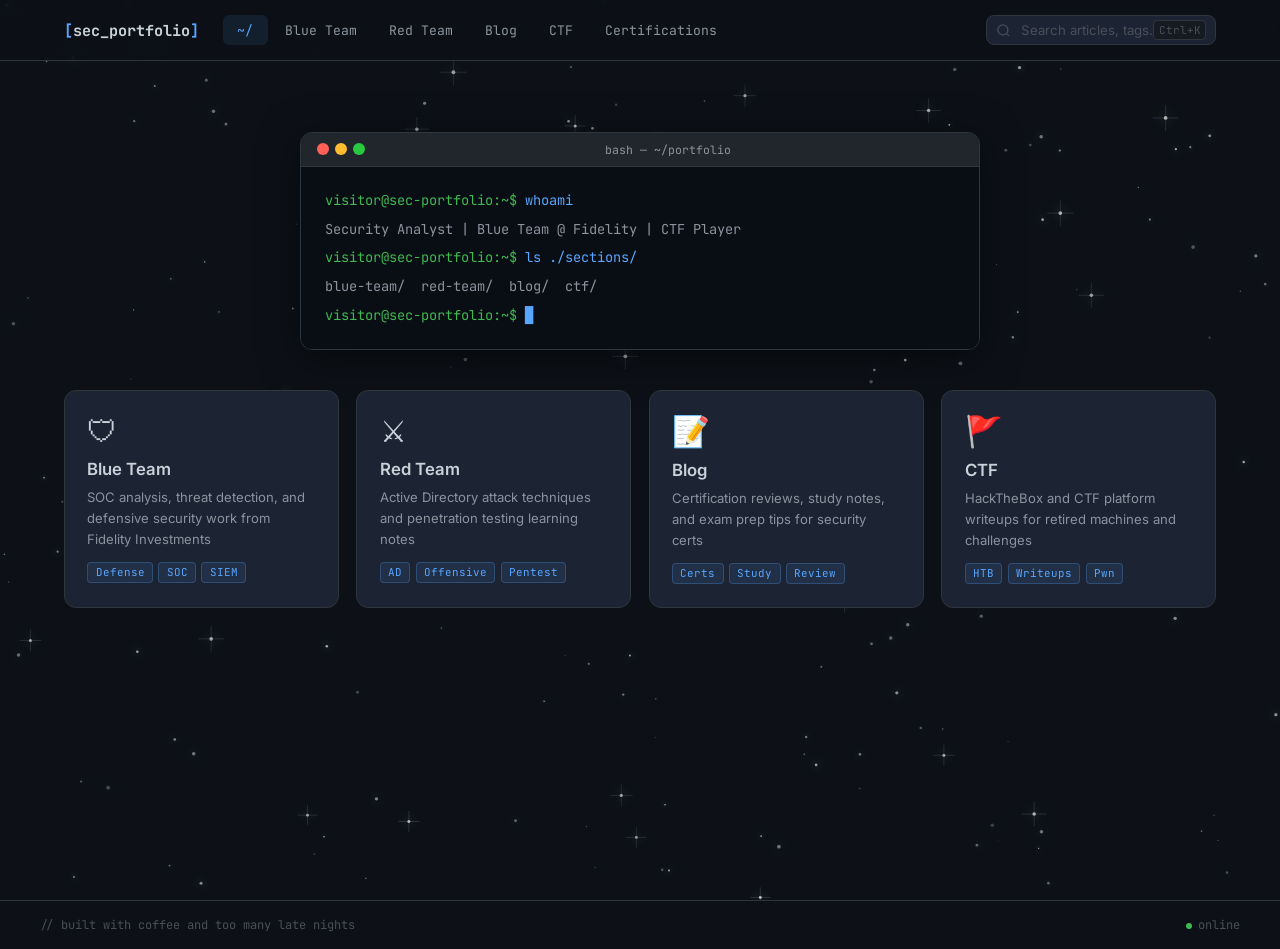
==== commit 6d15fff6: "Add OSCP cert card with badge and certificate image, remove white logo background Co-Authored-By: Cl" ====
--- a/index.html
+++ b/index.html
@@ -170,8 +170,8 @@
       <div class="cert-group">
         <p class="cert-group-title">// offensive</p>
         <div class="cert-cards">
-          <div class="cert-card offensive" data-name="OSCP" data-issuer="Offensive Security" data-badge="" data-cert="">
-            <div class="cert-card-logo"><span class="cert-card-placeholder">OSCP</span></div>
+          <div class="cert-card offensive" data-name="OSCP" data-issuer="OffSec" data-badge="assets/logos/OSCP_badge.png" data-cert="assets/logos/OSCP_cert.png">
+            <div class="cert-card-logo"><img src="assets/logos/OSCP_badge.png" alt="OSCP"></div>
             <div class="cert-card-info">
               <span class="cert-card-name">OSCP</span>
               <span class="cert-card-issuer">Offensive Security</span>
--- a/css/style.css
+++ b/css/style.css
@@ -781,22 +781,22 @@
 .cert-card {
   display: flex;
   align-items: center;
-  gap: 0.9rem;
-  background: var(--bg-card);
-  border: 1px solid var(--border);
-  border-radius: 10px;
-  padding: 0.85rem 1.2rem;
+  gap: 1.4rem;
+  background: var(--bg-card);
+  border: 1px solid var(--border);
+  border-radius: 14px;
+  padding: 1.4rem 1.8rem;
   cursor: pointer;
   transition: all 0.2s;
-  min-width: 200px;
+  min-width: 260px;
 }
 
 .cert-card-logo {
-  width: 44px;
-  height: 44px;
-  border-radius: 8px;
-  border: 1px solid var(--border);
-  background: var(--bg-secondary);
+  width: 96px;
+  height: 96px;
+  border-radius: 0;
+  border: none;
+  background: transparent;
   display: flex;
   align-items: center;
   justify-content: center;
@@ -805,14 +805,14 @@
 }
 
 .cert-card-logo img {
-  width: 44px;
-  height: 44px;
+  width: 96px;
+  height: 96px;
   object-fit: contain;
 }
 
 .cert-card-placeholder {
   font-family: 'JetBrains Mono', monospace;
-  font-size: 0.6rem;
+  font-size: 1rem;
   font-weight: 700;
   color: var(--text-muted);
 }
@@ -820,19 +820,19 @@
 .cert-card-info {
   display: flex;
   flex-direction: column;
-  gap: 0.15rem;
+  gap: 0.3rem;
 }
 
 .cert-card-name {
   font-family: 'JetBrains Mono', monospace;
-  font-size: 0.95rem;
+  font-size: 1.15rem;
   font-weight: 700;
   color: var(--text-primary);
   transition: color 0.2s;
 }
 
 .cert-card-issuer {
-  font-size: 0.72rem;
+  font-size: 0.82rem;
   color: var(--text-muted);
 }
 
@@ -843,7 +843,6 @@
   box-shadow: 0 4px 16px rgba(248, 81, 73, 0.1);
 }
 .cert-card.offensive:hover .cert-card-name { color: var(--accent-red); }
-.cert-card.offensive:hover .cert-card-logo { border-color: rgba(248, 81, 73, 0.35); }
 
 .cert-card.blue-team:hover {
   border-color: var(--border-accent);
@@ -852,7 +851,6 @@
   box-shadow: 0 4px 16px rgba(88, 166, 255, 0.1);
 }
 .cert-card.blue-team:hover .cert-card-name { color: var(--accent); }
-.cert-card.blue-team:hover .cert-card-logo { border-color: rgba(88, 166, 255, 0.35); }
 
 /* ===== RESPONSIVE ===== */
 @media (max-width: 600px) {
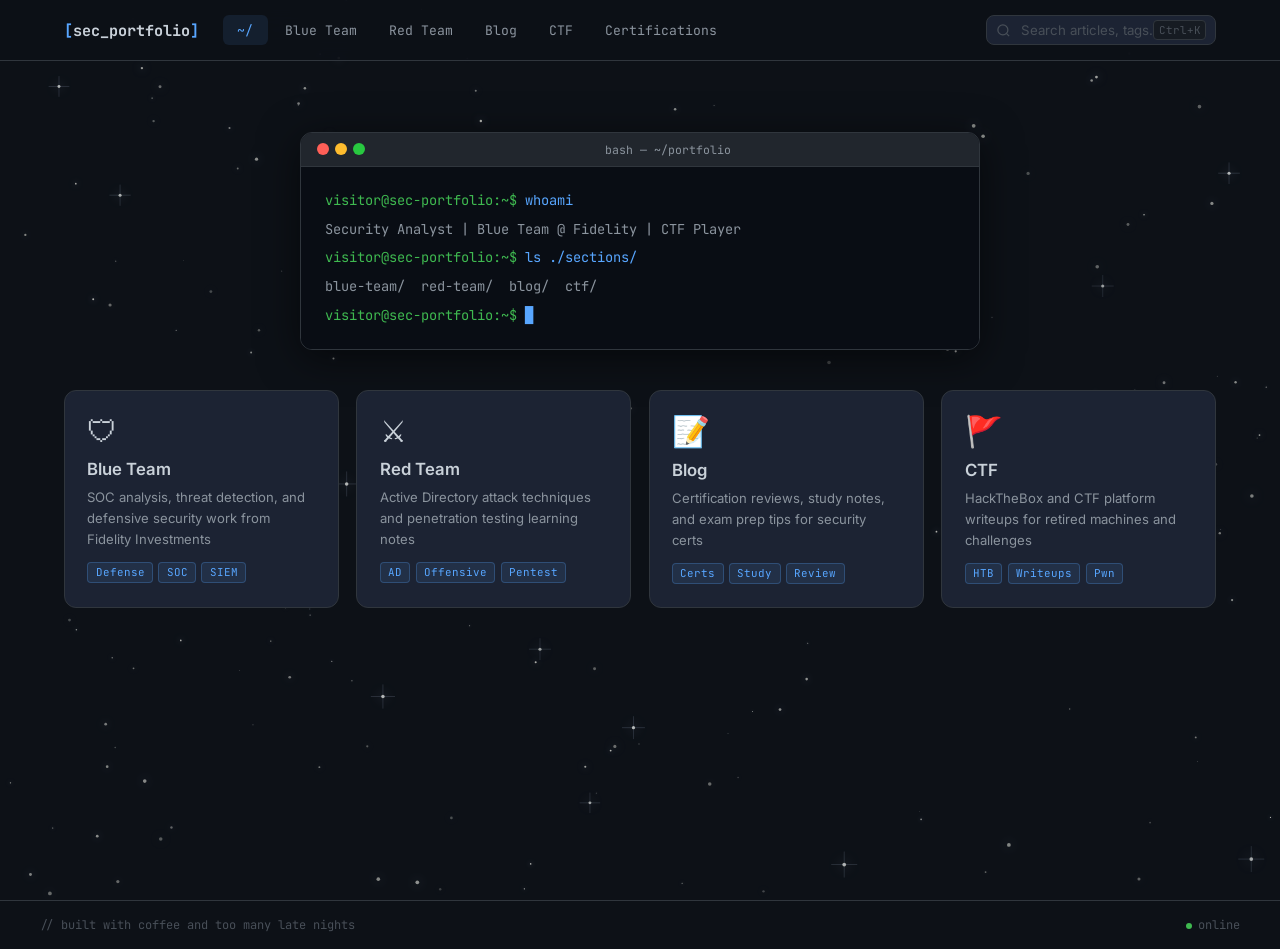
==== commit 195e2c90: "Add PJPT cert card, rename eJPT to PJPT (TCM Security) Co-Authored-By: Claude Sonnet 4.6 <noreply@an" ====
--- a/index.html
+++ b/index.html
@@ -184,11 +184,11 @@
               <span class="cert-card-issuer">INE Security</span>
             </div>
           </div>
-          <div class="cert-card offensive" data-name="eJPT" data-issuer="INE Security" data-badge="" data-cert="">
-            <div class="cert-card-logo"><span class="cert-card-placeholder">eJPT</span></div>
-            <div class="cert-card-info">
-              <span class="cert-card-name">eJPT</span>
-              <span class="cert-card-issuer">INE Security</span>
+          <div class="cert-card offensive" data-name="PJPT" data-issuer="TCM Security" data-badge="assets/logos/PJPT_badge.png" data-cert="assets/logos/PJPT_cert.png">
+            <div class="cert-card-logo"><img src="assets/logos/PJPT_badge.png" alt="PJPT"></div>
+            <div class="cert-card-info">
+              <span class="cert-card-name">PJPT</span>
+              <span class="cert-card-issuer">TCM Security</span>
             </div>
           </div>
           <div class="cert-card offensive" data-name="PenTest+" data-issuer="CompTIA" data-badge="" data-cert="">
--- a/css/style.css
+++ b/css/style.css
@@ -801,13 +801,13 @@
   align-items: center;
   justify-content: center;
   flex-shrink: 0;
-  overflow: hidden;
 }
 
 .cert-card-logo img {
   width: 96px;
   height: 96px;
   object-fit: contain;
+  transition: filter 0.2s;
 }
 
 .cert-card-placeholder {
@@ -843,6 +843,9 @@
   box-shadow: 0 4px 16px rgba(248, 81, 73, 0.1);
 }
 .cert-card.offensive:hover .cert-card-name { color: var(--accent-red); }
+.cert-card.offensive:hover .cert-card-logo img {
+  filter: drop-shadow(0 0 8px rgba(248, 81, 73, 1)) drop-shadow(0 0 20px rgba(248, 81, 73, 0.8));
+}
 
 .cert-card.blue-team:hover {
   border-color: var(--border-accent);
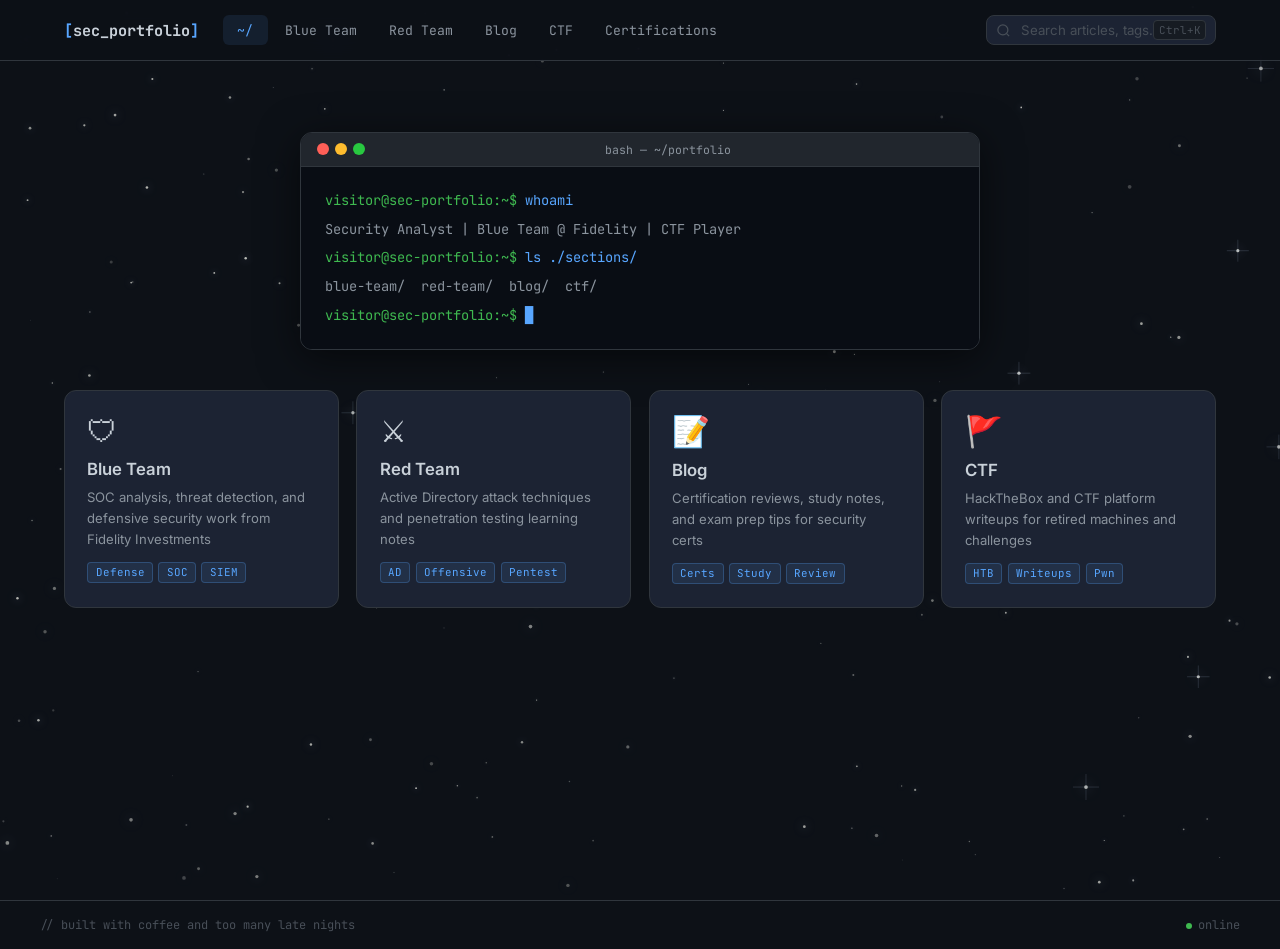
==== commit 40b7f0bb: "Add GCFE cert card with badge and certificate image Co-Authored-By: Claude Sonnet 4.6 <noreply@anthr" ====
--- a/index.html
+++ b/index.html
@@ -218,8 +218,8 @@
               <span class="cert-card-issuer">CompTIA</span>
             </div>
           </div>
-          <div class="cert-card blue-team" data-name="GCFE" data-issuer="GIAC" data-badge="" data-cert="">
-            <div class="cert-card-logo"><span class="cert-card-placeholder">GCFE</span></div>
+          <div class="cert-card blue-team" data-name="GCFE" data-issuer="GIAC" data-badge="assets/logos/GCFE_badge.png" data-cert="assets/logos/GCFE_cert.png">
+            <div class="cert-card-logo"><img src="assets/logos/GCFE_badge.png" alt="GCFE"></div>
             <div class="cert-card-info">
               <span class="cert-card-name">GCFE</span>
               <span class="cert-card-issuer">GIAC</span>
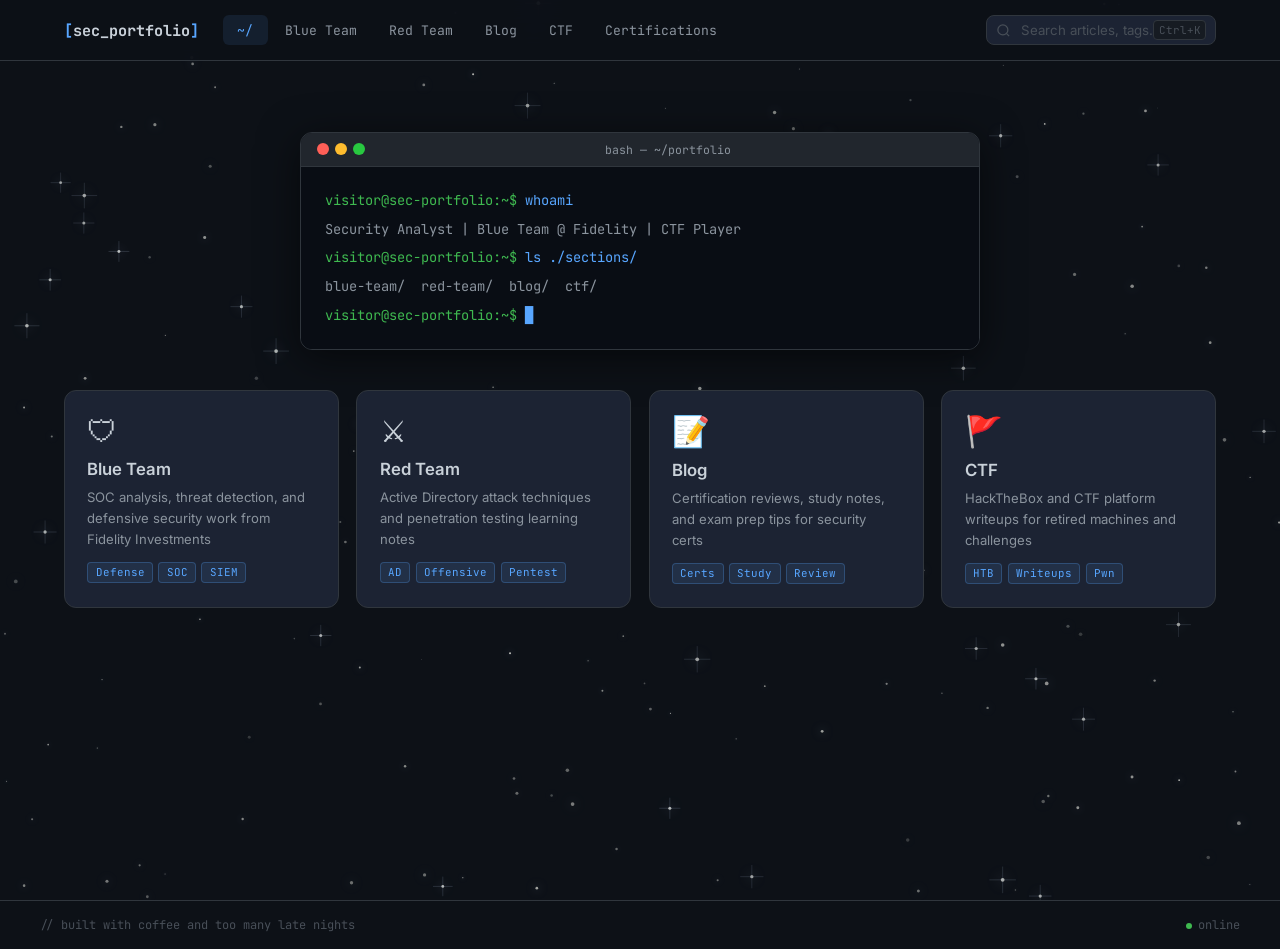
==== commit 99c5221c: "Add CySA+, PenTest+, Security+ cert cards with badges and certificate images Co-Authored-By: Claude " ====
--- a/index.html
+++ b/index.html
@@ -191,8 +191,8 @@
               <span class="cert-card-issuer">TCM Security</span>
             </div>
           </div>
-          <div class="cert-card offensive" data-name="PenTest+" data-issuer="CompTIA" data-badge="" data-cert="">
-            <div class="cert-card-logo"><span class="cert-card-placeholder">PT+</span></div>
+          <div class="cert-card offensive" data-name="PenTest+" data-issuer="CompTIA" data-badge="assets/logos/pentest_badge.png" data-cert="assets/logos/pentest_cert.png">
+            <div class="cert-card-logo"><img src="assets/logos/pentest_badge.png" alt="PenTest+"></div>
             <div class="cert-card-info">
               <span class="cert-card-name">PenTest+</span>
               <span class="cert-card-issuer">CompTIA</span>
@@ -204,15 +204,15 @@
       <div class="cert-group">
         <p class="cert-group-title">// blue team &amp; general</p>
         <div class="cert-cards">
-          <div class="cert-card blue-team" data-name="CySA+" data-issuer="CompTIA" data-badge="" data-cert="">
-            <div class="cert-card-logo"><span class="cert-card-placeholder">CS+</span></div>
+          <div class="cert-card blue-team" data-name="CySA+" data-issuer="CompTIA" data-badge="assets/logos/CYSA_badge.png" data-cert="assets/logos/CYSA_cert.png">
+            <div class="cert-card-logo"><img src="assets/logos/CYSA_badge.png" alt="CySA+"></div>
             <div class="cert-card-info">
               <span class="cert-card-name">CySA+</span>
               <span class="cert-card-issuer">CompTIA</span>
             </div>
           </div>
-          <div class="cert-card blue-team" data-name="Security+" data-issuer="CompTIA" data-badge="" data-cert="">
-            <div class="cert-card-logo"><span class="cert-card-placeholder">S+</span></div>
+          <div class="cert-card blue-team" data-name="Security+" data-issuer="CompTIA" data-badge="assets/logos/security_badge.png" data-cert="assets/logos/security_cert.png">
+            <div class="cert-card-logo"><img src="assets/logos/security_badge.png" alt="Security+"></div>
             <div class="cert-card-info">
               <span class="cert-card-name">Security+</span>
               <span class="cert-card-issuer">CompTIA</span>
--- a/css/style.css
+++ b/css/style.css
@@ -854,6 +854,9 @@
   box-shadow: 0 4px 16px rgba(88, 166, 255, 0.1);
 }
 .cert-card.blue-team:hover .cert-card-name { color: var(--accent); }
+.cert-card.blue-team:hover .cert-card-logo img {
+  filter: drop-shadow(0 0 6px rgba(88, 166, 255, 1)) drop-shadow(0 0 16px rgba(88, 166, 255, 1)) drop-shadow(0 0 30px rgba(88, 166, 255, 0.7));
+}
 
 /* ===== RESPONSIVE ===== */
 @media (max-width: 600px) {
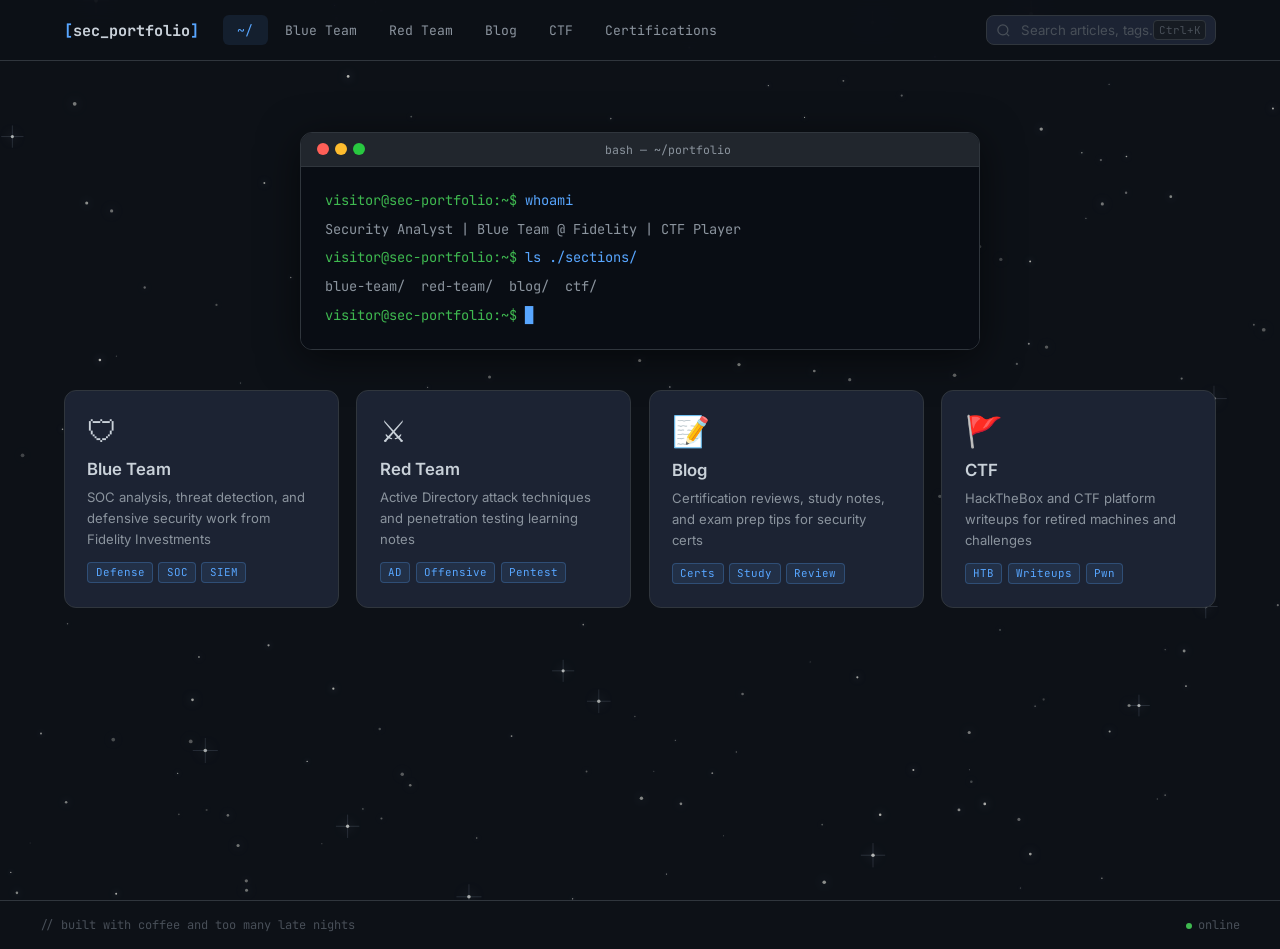
==== commit adaa9ce5: "Add A+ cert card, remove all PDFs (PNG certs only going forward) Co-Authored-By: Claude Sonnet 4.6 <" ====
--- a/index.html
+++ b/index.html
@@ -204,6 +204,13 @@
       <div class="cert-group">
         <p class="cert-group-title">// blue team &amp; general</p>
         <div class="cert-cards">
+          <div class="cert-card blue-team" data-name="A+" data-issuer="CompTIA" data-badge="assets/logos/a_badge.png" data-cert="assets/logos/a_cert.png">
+            <div class="cert-card-logo"><img src="assets/logos/a_badge.png" alt="A+"></div>
+            <div class="cert-card-info">
+              <span class="cert-card-name">A+</span>
+              <span class="cert-card-issuer">CompTIA</span>
+            </div>
+          </div>
           <div class="cert-card blue-team" data-name="CySA+" data-issuer="CompTIA" data-badge="assets/logos/CYSA_badge.png" data-cert="assets/logos/CYSA_cert.png">
             <div class="cert-card-logo"><img src="assets/logos/CYSA_badge.png" alt="CySA+"></div>
             <div class="cert-card-info">
--- a/css/style.css
+++ b/css/style.css
@@ -788,7 +788,8 @@
   padding: 1.4rem 1.8rem;
   cursor: pointer;
   transition: all 0.2s;
-  min-width: 260px;
+  width: 260px;
+  flex: 0 0 260px;
 }
 
 .cert-card-logo {
